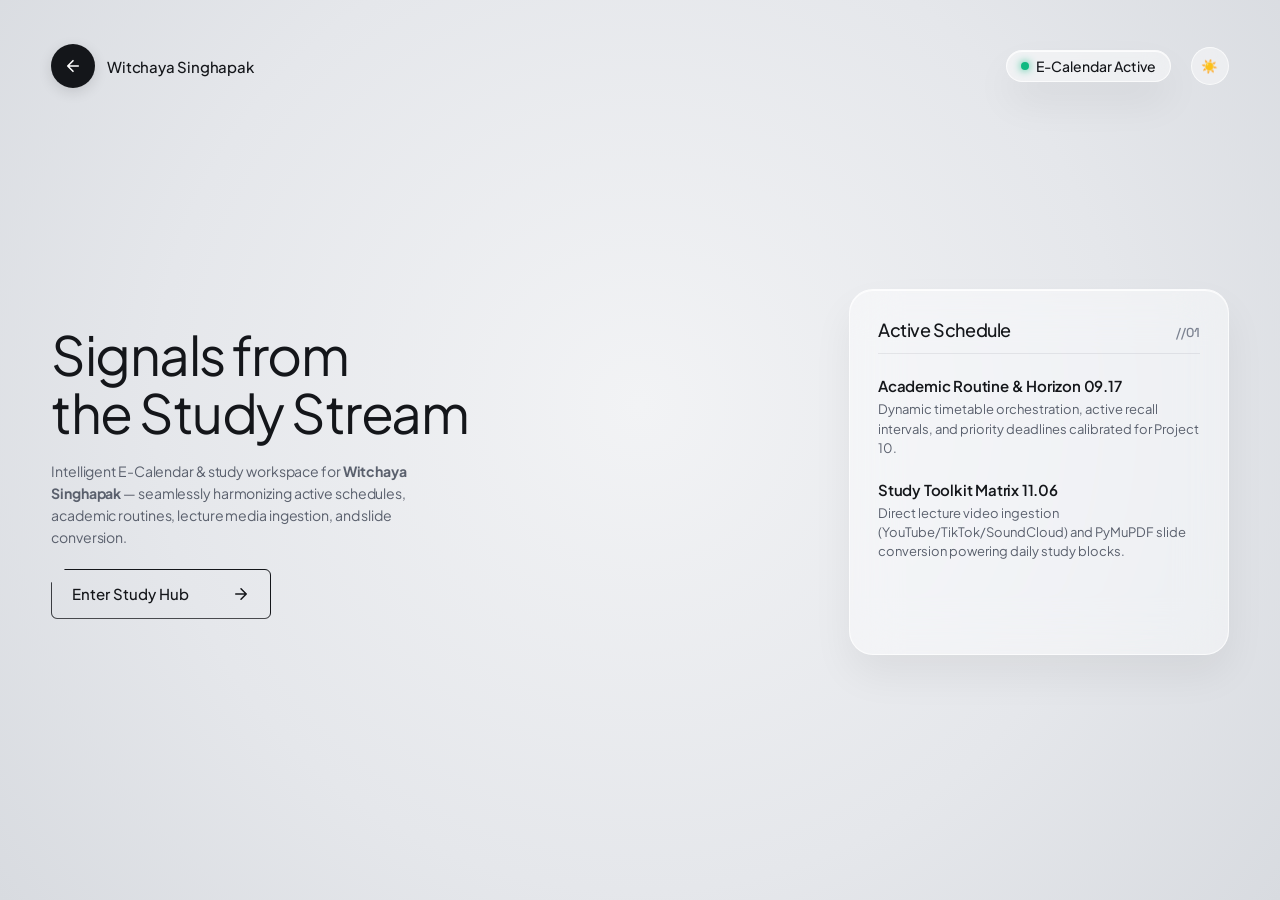
==== index.html @ 9a83edf4 "feat: complete OmniLoad study suite & 3D chromatic orb landing page for Witchaya Singhapak" ====
<!DOCTYPE html>
<html lang="en" class="theme-light">
<head>
  <meta charset="UTF-8">
  <meta name="viewport" content="width=device-width, initial-scale=1.0">
  <title>Witchaya Singhapak • E-Calendar & Intelligent Study Suite</title>
  
  <!-- Fonts -->
  <link rel="preconnect" href="https://fonts.googleapis.com">
  <link rel="preconnect" href="https://fonts.gstatic.com" crossorigin>
  <link href="https://fonts.googleapis.com/css2?family=Plus+Jakarta+Sans:wght@300;400;500;600;700&family=Space+Grotesk:wght@400;500;600&display=swap" rel="stylesheet">
  
  <!-- Three.js for 3D Chromatic Iridescent Glass Orb -->
  <script src="https://cdnjs.cloudflare.com/ajax/libs/three.js/r128/three.min.js"></script>

  <style>
    /* ─── Global Reset & Variable System ─── */
    *, *::before, *::after {
      box-sizing: border-box;
      margin: 0;
      padding: 0;
    }

    :root {
      --bg-gradient: radial-gradient(circle at 50% 45%, #f2f3f5 0%, #e5e7eb 60%, #d8dbe0 100%);
      --text-main: #14161a;
      --text-muted: #5a606d;
      --text-sub: #7b8290;
      --glass-bg: rgba(255, 255, 255, 0.45);
      --glass-border: rgba(255, 255, 255, 0.7);
      --glass-shadow: 0 20px 40px rgba(0, 0, 0, 0.06), inset 0 1px 0 rgba(255, 255, 255, 0.8);
      --btn-bg: #14161a;
      --btn-text: #ffffff;
      --btn-border: #14161a;
      --wave-color: #14161a;
      --modal-bg: rgba(255, 255, 255, 0.88);
      --modal-card: rgba(255, 255, 255, 0.95);
      --modal-border: rgba(0, 0, 0, 0.08);
      --accent: #2563eb;
    }

    html.theme-dark {
      --bg-gradient: radial-gradient(circle at 50% 45%, #181b20 0%, #0d0f12 60%, #050608 100%);
      --text-main: #f3f4f6;
      --text-muted: #9ca3af;
      --text-sub: #6b7280;
      --glass-bg: rgba(25, 28, 35, 0.55);
      --glass-border: rgba(255, 255, 255, 0.12);
      --glass-shadow: 0 24px 48px rgba(0, 0, 0, 0.4), inset 0 1px 0 rgba(255, 255, 255, 0.15);
      --btn-bg: #ffffff;
      --btn-text: #0b0d10;
      --btn-border: #ffffff;
      --wave-color: #ffffff;
      --modal-bg: rgba(14, 16, 20, 0.9);
      --modal-card: rgba(22, 25, 32, 0.95);
      --modal-border: rgba(255, 255, 255, 0.12);
      --accent: #60a5fa;
    }

    html, body {
      width: 100%;
      height: 100%;
      overflow: hidden;
      background: var(--bg-gradient);
      color: var(--text-main);
      font-family: 'Plus Jakarta Sans', -apple-system, BlinkMacSystemFont, sans-serif;
      -webkit-font-smoothing: antialiased;
      -moz-osx-font-smoothing: grayscale;
      transition: background 400ms ease, color 400ms ease;
    }

    /* ─── Main Viewport & Layout Frame ─── */
    .app-viewport {
      position: fixed;
      inset: 0;
      display: grid;
      grid-template-rows: auto 1fr;
      padding: clamp(20px, 3.5vw, 44px) clamp(24px, 4vw, 56px);
      z-index: 1;
      pointer-events: none;
    }

    /* ─── 3D WebGL Canvas Layer (Centerpiece) ─── */
    #canvas-container {
      position: fixed;
      inset: 0;
      z-index: 0;
      pointer-events: auto;
      display: flex;
      align-items: center;
      justify-content: center;
    }

    #webgl-canvas {
      width: 100%;
      height: 100%;
      display: block;
    }

    /* ─── Top Bar Navigation ─── */
    .top-bar {
      display: flex;
      justify-content: space-between;
      align-items: center;
      pointer-events: auto;
      z-index: 10;
    }

    .menu-btn-wrap {
      display: flex;
      align-items: center;
      gap: 12px;
      cursor: pointer;
    }

    .circle-menu-btn {
      width: 44px;
      height: 44px;
      border-radius: 50%;
      background: var(--btn-bg);
      color: var(--btn-text);
      border: none;
      display: flex;
      align-items: center;
      justify-content: center;
      cursor: pointer;
      box-shadow: 0 4px 14px rgba(0,0,0,0.12);
      transition: transform 160ms cubic-bezier(0.16, 1, 0.3, 1), filter 160ms ease;
    }

    .circle-menu-btn:hover {
      transform: scale(1.06);
    }

    .menu-label {
      font-size: 15px;
      font-weight: 500;
      color: var(--text-main);
      letter-spacing: -0.2px;
    }

    .top-actions {
      display: flex;
      align-items: center;
      gap: 20px;
    }

    .status-pill {
      display: flex;
      align-items: center;
      gap: 7px;
      font-size: 14px;
      font-weight: 500;
      color: var(--text-main);
      background: var(--glass-bg);
      backdrop-filter: blur(12px);
      -webkit-backdrop-filter: blur(12px);
      padding: 6px 14px;
      border-radius: 20px;
      border: 1px solid var(--glass-border);
      box-shadow: var(--glass-shadow);
      cursor: pointer;
    }

    .status-dot {
      width: 8px;
      height: 8px;
      border-radius: 50%;
      background: #10b981;
      box-shadow: 0 0 8px #10b981;
      animation: pulse-dot 2s infinite ease-in-out;
    }

    @keyframes pulse-dot {
      0%, 100% { transform: scale(1); opacity: 1; }
      50% { transform: scale(1.3); opacity: 0.7; }
    }

    .theme-toggle-btn {
      width: 38px;
      height: 38px;
      border-radius: 50%;
      background: var(--glass-bg);
      border: 1px solid var(--glass-border);
      color: var(--text-main);
      display: flex;
      align-items: center;
      justify-content: center;
      cursor: pointer;
      backdrop-filter: blur(10px);
      transition: all 160ms;
    }

    .theme-toggle-btn:hover {
      transform: rotate(20deg) scale(1.08);
    }

    /* ─── Hero Content & Glass Findings Card ─── */
    .main-grid {
      display: grid;
      grid-template-columns: minmax(320px, 440px) 1fr minmax(320px, 380px);
      align-items: center;
      height: 100%;
      pointer-events: none;
    }

    /* Left Column */
    .hero-stack {
      display: flex;
      flex-direction: column;
      align-items: flex-start;
      gap: 20px;
      pointer-events: auto;
      z-index: 10;
    }

    .hero-title {
      font-size: clamp(38px, 4.2vw, 56px);
      line-height: 1.08;
      font-weight: 400;
      letter-spacing: -1.5px;
      color: var(--text-main);
    }

    .hero-subtitle {
      font-size: clamp(14px, 1.1vw, 16px);
      line-height: 1.55;
      font-weight: 400;
      color: var(--text-muted);
      max-width: 380px;
      letter-spacing: -0.1px;
    }

    /* Angled Cyber/Tech Button */
    .tech-cta-btn {
      display: inline-flex;
      align-items: center;
      justify-content: space-between;
      width: 220px;
      height: 50px;
      padding: 0 20px;
      background: transparent;
      color: var(--text-main);
      font-family: inherit;
      font-size: 15px;
      font-weight: 500;
      border: 1.8px solid var(--text-main);
      border-top-left-radius: 0;
      border-top-right-radius: 6px;
      border-bottom-right-radius: 6px;
      border-bottom-left-radius: 6px;
      position: relative;
      cursor: pointer;
      clip-path: polygon(14px 0, 100% 0, 100% 100%, 0 100%, 0 14px);
      transition: all 180ms cubic-bezier(0.16, 1, 0.3, 1);
    }

    .tech-cta-btn::before {
      content: "";
      position: absolute;
      inset: 0;
      background: var(--text-main);
      transform: scaleX(0);
      transform-origin: left;
      transition: transform 200ms cubic-bezier(0.16, 1, 0.3, 1);
      z-index: -1;
    }

    .tech-cta-btn:hover {
      color: var(--btn-text);
      transform: translateY(-2px);
      box-shadow: 0 8px 20px rgba(0, 0, 0, 0.12);
    }

    .tech-cta-btn:hover::before {
      transform: scaleX(1);
    }

    .tech-cta-btn svg {
      transition: transform 180ms ease;
    }

    .tech-cta-btn:hover svg {
      transform: translateX(4px);
    }

    /* Right Column (Frosted Glass Card) */
    .findings-card {
      grid-column: 3;
      background: var(--glass-bg);
      border: 1px solid var(--glass-border);
      border-radius: 24px;
      padding: clamp(22px, 2.2vw, 32px);
      box-shadow: var(--glass-shadow);
      backdrop-filter: blur(24px) saturate(140%);
      -webkit-backdrop-filter: blur(24px) saturate(140%);
      display: flex;
      flex-direction: column;
      gap: 22px;
      pointer-events: auto;
      z-index: 10;
      transition: transform 200ms ease, box-shadow 200ms ease;
    }

    .findings-card:hover {
      transform: translateY(-3px);
      box-shadow: 0 28px 56px rgba(0, 0, 0, 0.09);
    }

    .findings-header {
      display: flex;
      justify-content: space-between;
      align-items: baseline;
      border-bottom: 1px solid rgba(125, 130, 140, 0.15);
      padding-bottom: 12px;
    }

    .findings-title {
      font-size: 18px;
      font-weight: 500;
      letter-spacing: -0.4px;
      color: var(--text-main);
    }

    .findings-tag {
      font-family: 'Space Grotesk', monospace;
      font-size: 13px;
      color: var(--text-sub);
      font-weight: 500;
    }

    .finding-block {
      display: flex;
      flex-direction: column;
      gap: 5px;
      cursor: pointer;
    }

    .finding-block:hover .finding-name {
      color: var(--accent);
    }

    .finding-name {
      font-size: 15px;
      font-weight: 600;
      color: var(--text-main);
      letter-spacing: -0.2px;
      transition: color 140ms;
    }

    .finding-desc {
      font-size: 13px;
      line-height: 1.48;
      color: var(--text-muted);
    }

    /* Dynamic Oscilloscope Waveform Canvas */
    .waveform-wrap {
      width: 100%;
      height: 38px;
      margin-top: 4px;
    }

    #wave-canvas {
      width: 100%;
      height: 100%;
      display: block;
    }

    /* ─── OmniLoad Studio Modal Overlay ─── */
    .studio-overlay {
      position: fixed;
      inset: 0;
      z-index: 100;
      background: rgba(0, 0, 0, 0.65);
      backdrop-filter: blur(20px) saturate(120%);
      -webkit-backdrop-filter: blur(20px) saturate(120%);
      display: flex;
      align-items: center;
      justify-content: center;
      padding: clamp(14px, 3vw, 32px);
      opacity: 0;
      pointer-events: none;
      visibility: hidden;
      transition: opacity 240ms cubic-bezier(0.16, 1, 0.3, 1), visibility 240ms;
    }

    .studio-overlay.active {
      opacity: 1;
      pointer-events: auto;
      visibility: visible;
    }

    .studio-modal {
      position: relative;
      width: 100%;
      max-width: 820px;
      max-height: 88vh;
      display: flex;
      flex-direction: column;
      background: var(--modal-card);
      border: 1px solid var(--modal-border);
      border-radius: 24px;
      box-shadow: 0 32px 72px rgba(0, 0, 0, 0.35);
      overflow: hidden;
      transform: scale(0.96) translateY(16px);
      transition: transform 240ms cubic-bezier(0.16, 1, 0.3, 1);
    }

    .studio-overlay.active .studio-modal {
      transform: scale(1) translateY(0);
    }

    .studio-header {
      display: flex;
      align-items: center;
      justify-content: space-between;
      padding: 16px 22px;
      border-bottom: 1px solid var(--modal-border);
      background: rgba(125, 125, 125, 0.03);
    }

    .studio-tabs {
      display: flex;
      gap: 6px;
      background: rgba(0, 0, 0, 0.06);
      padding: 4px;
      border-radius: 12px;
    }

    html.theme-dark .studio-tabs {
      background: rgba(255, 255, 255, 0.06);
    }

    .studio-tab-btn {
      background: transparent;
      border: none;
      color: var(--text-muted);
      font-size: 13.5px;
      font-weight: 500;
      padding: 7px 16px;
      border-radius: 8px;
      cursor: pointer;
      display: flex;
      align-items: center;
      gap: 6px;
      transition: all 140ms ease;
      font-family: inherit;
    }

    .studio-tab-btn.active {
      background: var(--btn-bg);
      color: var(--btn-text);
      font-weight: 600;
      box-shadow: 0 2px 8px rgba(0,0,0,0.15);
    }

    .studio-close-btn {
      width: 34px;
      height: 34px;
      border-radius: 50%;
      border: 1px solid var(--modal-border);
      background: transparent;
      color: var(--text-main);
      font-size: 16px;
      display: flex;
      align-items: center;
      justify-content: center;
      cursor: pointer;
      transition: all 140ms;
    }

    .studio-close-btn:hover {
      background: rgba(125, 125, 125, 0.15);
      transform: scale(1.08);
    }

    .studio-body {
      padding: 22px;
      overflow-y: auto;
      flex: 1;
      display: flex;
      flex-direction: column;
      gap: 16px;
    }

    /* Form Controls */
    .studio-input-wrap {
      display: flex;
      gap: 8px;
      background: rgba(125, 125, 125, 0.08);
      border: 1px solid var(--modal-border);
      border-radius: 12px;
      padding: 6px 8px;
    }

    .studio-input-wrap:focus-within {
      border-color: var(--accent);
    }

    .studio-input {
      flex: 1;
      background: transparent;
      border: none;
      color: var(--text-main);
      font-size: 14px;
      font-family: inherit;
      padding: 8px 10px;
      outline: none;
    }

    .studio-btn {
      background: var(--btn-bg);
      color: var(--btn-text);
      border: none;
      border-radius: 8px;
      font-size: 13.5px;
      font-weight: 600;
      padding: 8px 18px;
      cursor: pointer;
      font-family: inherit;
      display: flex;
      align-items: center;
      gap: 6px;
      transition: all 140ms ease;
      white-space: nowrap;
    }

    .studio-btn:hover {
      filter: brightness(1.1);
      transform: translateY(-1px);
    }

    .studio-btn:disabled {
      opacity: 0.5;
      cursor: not-allowed;
      transform: none;
    }

    .studio-btn-secondary {
      background: rgba(125, 125, 125, 0.12);
      color: var(--text-main);
      border: 1px solid var(--modal-border);
    }

    .studio-btn-secondary:hover {
      background: rgba(125, 125, 125, 0.2);
    }

    .studio-btn-secondary.active {
      background: var(--btn-bg);
      color: var(--btn-text);
    }

    .studio-grid-2 {
      display: grid;
      grid-template-columns: 1fr 1fr;
      gap: 12px;
    }

    .studio-select {
      width: 100%;
      background: rgba(125, 125, 125, 0.08);
      border: 1px solid var(--modal-border);
      color: var(--text-main);
      font-size: 13px;
      border-radius: 10px;
      padding: 9px 12px;
      font-family: inherit;
      outline: none;
    }

    .studio-select option {
      background: #ffffff;
      color: #111;
    }
    html.theme-dark .studio-select option {
      background: #181b20;
      color: #fff;
    }

    .media-preview-box {
      background: rgba(125, 125, 125, 0.08);
      border: 1px solid var(--modal-border);
      border-radius: 14px;
      padding: 12px;
      display: flex;
      gap: 14px;
      align-items: center;
    }

    .media-preview-box img {
      width: 90px;
      height: 60px;
      object-fit: cover;
      border-radius: 8px;
      background: #000;
    }

    .dropzone-box {
      border: 2px dashed var(--modal-border);
      border-radius: 14px;
      padding: 28px 16px;
      text-align: center;
      background: rgba(125, 125, 125, 0.04);
      cursor: pointer;
      transition: all 140ms ease;
    }

    .dropzone-box:hover {
      border-color: var(--accent);
      background: rgba(125, 125, 125, 0.08);
    }

    .task-item {
      background: rgba(125, 125, 125, 0.08);
      border: 1px solid var(--modal-border);
      border-radius: 12px;
      padding: 12px 16px;
      display: flex;
      flex-direction: column;
      gap: 8px;
    }

    .progress-bar-bg {
      height: 6px;
      background: rgba(125, 125, 125, 0.2);
      border-radius: 3px;
      overflow: hidden;
    }

    .progress-bar-fill {
      height: 100%;
      background: linear-gradient(90deg, #2563eb, #60a5fa);
      width: 0%;
      transition: width 180ms ease;
    }

    /* Toast Notification */
    .v-toast-container {
      position: fixed;
      bottom: 24px;
      left: 50%;
      transform: translateX(-50%);
      z-index: 200;
      display: flex;
      flex-direction: column;
      gap: 8px;
      pointer-events: none;
    }

    .v-toast {
      background: var(--modal-card);
      border: 1px solid var(--modal-border);
      border-radius: 12px;
      box-shadow: 0 8px 24px rgba(0, 0, 0, 0.2);
      backdrop-filter: blur(14px);
      padding: 10px 18px;
      font-size: 13.5px;
      font-weight: 500;
      color: var(--text-main);
      display: flex;
      align-items: center;
      gap: 8px;
      animation: toast-in 200ms ease forwards;
    }

    @keyframes toast-in {
      from { opacity: 0; transform: translateY(10px); }
      to { opacity: 1; transform: translateY(0); }
    }

    /* ─── Responsive Breakpoints ─── */
    @media (max-width: 1024px) {
      .main-grid {
        grid-template-columns: 1fr;
        grid-template-rows: auto auto;
        gap: 30px;
        align-content: center;
      }
      .findings-card {
        grid-column: 1;
        max-width: 440px;
      }
      #canvas-container {
        opacity: 0.75;
      }
    }

    @media (max-width: 640px) {
      .app-viewport {
        padding: 16px 20px;
      }
      .hero-title {
        font-size: 34px;
      }
      .findings-card {
        padding: 18px;
      }
    }
  </style>
</head>
<body>

  <!-- ─── Centerpiece: WebGL 3D Chromatic Dispersion Liquid Glass Orb ─── -->
  <div id="canvas-container">
    <canvas id="webgl-canvas"></canvas>
  </div>

  <!-- ─── Main Application Viewport ─── -->
  <main class="app-viewport">
    
    <!-- Top Bar Navigation -->
    <header class="top-bar">
      <div class="menu-btn-wrap" onclick="openStudio('downloader')">
        <button class="circle-menu-btn" aria-label="Open Navigation">
          <svg width="18" height="18" viewBox="0 0 24 24" fill="none" stroke="currentColor" stroke-width="2.2" stroke-linecap="round" stroke-linejoin="round">
            <path d="M19 12H5M12 19l-7-7 7-7"/>
          </svg>
        </button>
        <span class="menu-label">Witchaya Singhapak</span>
      </div>

      <div class="top-actions">
        <div class="status-pill" onclick="openStudio('status')">
          <span class="status-dot"></span>
          <span>E-Calendar Active</span>
        </div>

        <button class="theme-toggle-btn" id="theme-btn" onclick="toggleTheme()" aria-label="Toggle Theme">
          ☀️
        </button>
      </div>
    </header>

    <!-- Content Grid (Left Hero & Right Glass Telemetry Card) -->
    <div class="main-grid">
      
      <!-- Left Hero Stack -->
      <section class="hero-stack">
        <h1 class="hero-title">
          Signals from<br>the Study Stream
        </h1>
        <p class="hero-subtitle">
          Intelligent E-Calendar & study workspace for <strong>Witchaya Singhapak</strong> — seamlessly harmonizing active schedules, academic routines, lecture media ingestion, and slide conversion.
        </p>
        <button class="tech-cta-btn" onclick="openStudio('downloader')">
          <span>Enter Study Hub</span>
          <svg width="18" height="18" viewBox="0 0 24 24" fill="none" stroke="currentColor" stroke-width="2" stroke-linecap="round" stroke-linejoin="round">
            <path d="M5 12h14M12 5l7 7-7 7"/>
          </svg>
        </button>
      </section>

      <!-- Right Column: Glass Findings Card with Live Waveform -->
      <article class="findings-card">
        <div class="findings-header">
          <h2 class="findings-title">Active Schedule</h2>
          <span class="findings-tag">//01</span>
        </div>

        <div class="finding-block" onclick="openStudio('downloader')">
          <div class="finding-name">Academic Routine & Horizon 09.17</div>
          <div class="finding-desc">
            Dynamic timetable orchestration, active recall intervals, and priority deadlines calibrated for Project 10.
          </div>
        </div>

        <div class="finding-block" onclick="openStudio('converter')">
          <div class="finding-name">Study Toolkit Matrix 11.06</div>
          <div class="finding-desc">
            Direct lecture video ingestion (YouTube/TikTok/SoundCloud) and PyMuPDF slide conversion powering daily study blocks.
          </div>
        </div>

        <!-- Oscilloscope Waveform Visualizer -->
        <div class="waveform-wrap">
          <canvas id="wave-canvas"></canvas>
        </div>
      </article>

    </div>
  </main>

  <!-- ─── OmniLoad Glass Studio Modal ─── -->
  <div class="studio-overlay" id="studio-overlay" role="dialog" aria-modal="true">
    <div class="studio-modal">
      <div class="studio-header">
        <div class="studio-tabs">
          <button class="studio-tab-btn active" id="tab-btn-downloader" onclick="switchStudioTab('downloader')">
            <span>📥</span> Downloader
          </button>
          <button class="studio-tab-btn" id="tab-btn-converter" onclick="switchStudioTab('converter')">
            <span>📄</span> Converter Suite
          </button>
          <button class="studio-tab-btn" id="tab-btn-tasks" onclick="switchStudioTab('tasks')">
            <span>📋</span> Tasks (<span id="task-badge">0</span>)
          </button>
          <button class="studio-tab-btn" id="tab-btn-status" onclick="switchStudioTab('status')">
            <span>⚡</span> Status & Engine
          </button>
        </div>
        <button class="studio-close-btn" onclick="closeStudio()" aria-label="Close Studio">✕</button>
      </div>

      <div class="studio-body">
        
        <!-- TAB 1: MEDIA DOWNLOADER -->
        <div id="panel-downloader" style="display:block">
          <div style="font-size:13px;color:var(--text-muted);margin-bottom:12px">
            Download pristine 1080p/4K MP4 videos & 320kbps MP3 audio from <strong>YouTube, TikTok (No Watermark), X/Twitter, Instagram, SoundCloud, Pinterest, FB, Reddit</strong>.
          </div>

          <div class="studio-input-wrap">
            <input type="text" id="media-url-input" class="studio-input" placeholder="Paste URL (YouTube, TikTok, Twitter/X, Instagram, SoundCloud, Pinterest)" />
            <button class="studio-btn" id="analyze-btn" onclick="analyzeMediaUrl()">
              <span>✨</span> Analyze
            </button>
          </div>

          <div id="media-preview-container" style="display:none;margin-top:14px">
            <div class="media-preview-box">
              <img id="preview-thumb" src="" alt="Thumbnail" />
              <div style="flex:1;min-width:0">
                <div id="preview-title" style="font-size:14px;font-weight:600;color:var(--text-main);overflow:hidden;text-overflow:ellipsis;white-space:nowrap">Title</div>
                <div style="font-size:12px;color:var(--text-muted);margin-top:2px">
                  <span id="preview-uploader">Uploader</span> • <span id="preview-duration">00:00</span> • <span id="preview-platform" style="color:var(--accent)">Online</span>
                </div>
              </div>
            </div>
          </div>

          <div class="studio-grid-2" style="margin-top:14px">
            <div>
              <label style="font-size:12px;color:var(--text-muted);display:block;margin-bottom:4px">Format & Quality</label>
              <select id="media-quality-select" class="studio-select">
                <option value="mp4-best">MP4 Video - Best Quality (1080p / 4K)</option>
                <option value="mp4-720p">MP4 Video - Standard HD (720p)</option>
                <option value="mp4-480p">MP4 Video - Compact (480p)</option>
                <option value="mp3-320">MP3 Audio - Studio High (320 kbps)</option>
                <option value="mp3-192">MP3 Audio - Standard (192 kbps)</option>
                <option value="mp3-128">MP3 Audio - Speech/Podcast (128 kbps)</option>
              </select>
            </div>
            <div>
              <label style="font-size:12px;color:var(--text-muted);display:block;margin-bottom:4px">Custom Filename (Optional)</label>
              <input type="text" id="media-custom-title" class="studio-select" placeholder="Default original title" />
            </div>
          </div>

          <button class="studio-btn" id="start-dl-btn" onclick="startMediaDownload()" style="width:100%;margin-top:16px;padding:12px;justify-content:center;font-size:14px">
            🚀 Download & Save to Vault
          </button>
        </div>

        <!-- TAB 2: CONVERTER SUITE -->
        <div id="panel-converter" style="display:none">
          <div style="display:flex;gap:8px;margin-bottom:14px">
            <button class="studio-btn studio-btn-secondary active" id="conv-btn-pdf2img" onclick="setConvMode('pdf2img')">PDF ➔ Images (JPG/PNG)</button>
            <button class="studio-btn studio-btn-secondary" id="conv-btn-img2pdf" onclick="setConvMode('img2pdf')">Images ➔ PDF</button>
            <button class="studio-btn studio-btn-secondary" id="conv-btn-pdfmerge" onclick="setConvMode('pdfmerge')">Merge PDFs</button>
          </div>

          <div class="dropzone-box" id="file-dropzone" onclick="document.getElementById('conv-file-input').click()">
            <input type="file" id="conv-file-input" style="display:none" onchange="handleFileSelected(this.files)" />
            <div style="font-size:26px;margin-bottom:6px">📁</div>
            <div id="dropzone-text" style="font-size:14px;font-weight:600;color:var(--text-main)">Click or Drag files here to convert</div>
            <div id="dropzone-sub" style="font-size:12px;color:var(--text-muted);margin-top:4px">Supports PDF, JPG, PNG, WEBP, BMP</div>
          </div>

          <div class="studio-grid-2" style="margin-top:14px" id="conv-options-pdf2img">
            <div>
              <label style="font-size:12px;color:var(--text-muted);display:block;margin-bottom:4px">Resolution (DPI)</label>
              <select id="conv-dpi-select" class="studio-select">
                <option value="150">150 DPI (Screen / Presentation)</option>
                <option value="300">300 DPI (High Resolution / Print)</option>
              </select>
            </div>
            <div>
              <label style="font-size:12px;color:var(--text-muted);display:block;margin-bottom:4px">Output Image Format</label>
              <select id="conv-fmt-select" class="studio-select">
                <option value="jpg">JPG (Slide Photos)</option>
                <option value="png">PNG (Lossless Sharp)</option>
              </select>
            </div>
          </div>

          <button class="studio-btn" id="start-conv-btn" onclick="startConversion()" style="width:100%;margin-top:16px;padding:12px;justify-content:center;font-size:14px" disabled>
            ⚡ Convert Document Now
          </button>

          <div id="conv-result-box" style="display:none;margin-top:14px;background:rgba(125,125,125,0.08);border:1px solid var(--modal-border);border-radius:12px;padding:12px">
            <div id="conv-result-msg" style="font-size:13px;font-weight:600;color:var(--accent);margin-bottom:8px">Conversion Complete!</div>
            <div id="conv-result-links" style="display:flex;gap:8px;flex-wrap:wrap"></div>
          </div>
        </div>

        <!-- TAB 3: ACTIVE TASKS & HISTORY -->
        <div id="panel-tasks" style="display:none">
          <div style="display:flex;justify-content:space-between;align-items:center;margin-bottom:12px">
            <div style="font-size:13px;color:var(--text-muted)">Real-time Download Tasks & Files</div>
            <button class="studio-btn studio-btn-secondary" onclick="loadTasksAndHistory()" style="padding:4px 10px;font-size:12px">🔄 Refresh</button>
          </div>

          <div id="task-list-container" style="display:flex;flex-direction:column;gap:10px">
            <div style="text-align:center;padding:24px;color:var(--text-muted);font-size:13px">No tasks recorded yet.</div>
          </div>
        </div>

        <!-- TAB 4: PLATFORMS & STATUS -->
        <div id="panel-status" style="display:none">
          <div style="display:grid;grid-template-columns:repeat(auto-fit, minmax(200px, 1fr));gap:12px;margin-bottom:16px">
            <div style="background:rgba(125,125,125,0.08);padding:14px;border-radius:12px;border:1px solid var(--modal-border)">
              <div style="font-size:12px;color:var(--text-muted)">Engine Core</div>
              <div style="font-size:15px;font-weight:700;color:var(--text-main);margin-top:2px">yt-dlp + FFmpeg</div>
              <div style="font-size:11.5px;color:#10b981;margin-top:4px">● Acceleration Active</div>
            </div>
            <div style="background:rgba(125,125,125,0.08);padding:14px;border-radius:12px;border:1px solid var(--modal-border)">
              <div style="font-size:12px;color:var(--text-muted)">PDF Core</div>
              <div style="font-size:15px;font-weight:700;color:var(--text-main);margin-top:2px">PyMuPDF (fitz)</div>
              <div style="font-size:11.5px;color:#10b981;margin-top:4px">● Vector Rendering Ready</div>
            </div>
            <div style="background:rgba(125,125,125,0.08);padding:14px;border-radius:12px;border:1px solid var(--modal-border)">
              <div style="font-size:12px;color:var(--text-muted)">Project 10 Integration</div>
              <div style="font-size:15px;font-weight:700;color:var(--text-main);margin-top:2px">Microservice Proxy</div>
              <div style="font-size:11.5px;color:#2563eb;margin-top:4px">● Cloudflare R2 Stream</div>
            </div>
          </div>

          <div style="font-size:12.5px;color:var(--text-muted);line-height:1.6">
            <strong>Universal Media Support:</strong><br>
            • YouTube (4K Video, Shorts, Music)<br>
            • TikTok (HD Clean Video & Audio)<br>
            • X / Twitter (Video & GIF)<br>
            • Instagram (Reels & Posts)<br>
            • SoundCloud (High-Bitrate MP3)<br>
            • Facebook, Pinterest, Reddit, Bilibili
          </div>
        </div>

      </div>
    </div>
  </div>

  <div class="v-toast-container" id="toast-container"></div>

  <!-- ─── Three.js 3D Chromatic Iridescent Liquid Glass Orb Script ─── -->
  <script>
    (function init3DOrb() {
      const container = document.getElementById('canvas-container');
      const canvas = document.getElementById('webgl-canvas');

      const scene = new THREE.Scene();
      const camera = new THREE.PerspectiveCamera(45, window.innerWidth / window.innerHeight, 0.1, 1000);
      camera.position.z = 5.2;

      const renderer = new THREE.WebGLRenderer({ canvas: canvas, alpha: true, antialias: true });
      renderer.setPixelRatio(Math.min(window.devicePixelRatio, 2));
      renderer.setSize(window.innerWidth, window.innerHeight);

      // Custom Vertex Shader with Simplex Fluid Displacement
      const vertexShader = `
        uniform float uTime;
        uniform vec2 uMouse;
        varying vec3 vNormal;
        varying vec3 vPosition;
        varying vec3 vViewPosition;

        // Simplex 3D Noise
        vec4 permute(vec4 x){return mod(((x*34.0)+1.0)*x, 289.0);}
        vec4 taylorInvSqrt(vec4 r){return 1.79284291400159 - 0.85373472095314 * r;}

        float snoise(vec3 v){
          const vec2 C = vec2(1.0/6.0, 1.0/3.0);
          const vec4 D = vec4(0.0, 0.5, 1.0, 2.0);
          vec3 i  = floor(v + dot(v, C.yyy));
          vec3 x0 = v - i + dot(i, C.xxx);
          vec3 g = step(x0.yzx, x0.xyz);
          vec3 l = 1.0 - g;
          vec3 i1 = min( g.xyz, l.zxy );
          vec3 i2 = max( g.xyz, l.zxy );
          vec3 x1 = x0 - i1 + 1.0 * C.xxx;
          vec3 x2 = x0 - i2 + 2.0 * C.xxx;
          vec3 x3 = x0 - 1.0 + 3.0 * C.xxx;
          i = mod(i, 289.0 );
          vec4 p = permute( permute( permute(
                    i.z + vec4(0.0, i1.z, i2.z, 1.0 ))
                  + i.y + vec4(0.0, i1.y, i2.y, 1.0 ))
                  + i.x + vec4(0.0, i1.x, i2.x, 1.0 ));
          float n_ = 0.142857142857;
          vec3  ns = n_ * D.wyz - D.xzx;
          vec4 j = p - 49.0 * floor(p * ns.z *ns.z);
          vec4 x_ = floor(j * ns.z);
          vec4 y_ = floor(j - 7.0 * x_ );
          vec4 x = x_ *ns.x + ns.yyyy;
          vec4 y = y_ *ns.x + ns.yyyy;
          vec4 h = 1.0 - abs(x) - abs(y);
          vec4 b0 = vec4( x.xy, y.xy );
          vec4 b1 = vec4( x.zw, y.zw );
          vec4 s0 = floor(b0)*2.0 + 1.0;
          vec4 s1 = floor(b1)*2.0 + 1.0;
          vec4 sh = -step(h, vec4(0.0));
          vec4 a0 = b0.xzyw + s0.xzyw*sh.xxyy ;
          vec4 a1 = b1.xzyw + s1.xzyw*sh.zzww ;
          vec3 p0 = vec3(a0.xy,h.x);
          vec3 p1 = vec3(a0.zw,h.y);
          vec3 p2 = vec3(a1.xy,h.z);
          vec3 p3 = vec3(a1.zw,h.w);
          vec4 norm = taylorInvSqrt(vec4(dot(p0,p0), dot(p1,p1), dot(p2, p2), dot(p3,p3)));
          p0 *= norm.x; p1 *= norm.y; p2 *= norm.z; p3 *= norm.w;
          vec4 m = max(0.6 - vec4(dot(x0,x0), dot(x1,x1), dot(x2,x2), dot(x3,x3)), 0.0);
          m = m * m;
          return 42.0 * dot( m*m, vec4( dot(p0,x0), dot(p1,x1), dot(p2,x2), dot(p3,x3) ) );
        }

        void main() {
          vNormal = normalize(normalMatrix * normal);
          vPosition = position;

          // Fluid organic ripple deformation
          float noise = snoise(position * 1.35 + vec3(uTime * 0.28));
          float swirl = sin(position.y * 2.5 + uTime * 0.4) * 0.12;
          vec3 newPos = position + normal * (noise * 0.26 + swirl);

          vec4 mvPosition = modelViewMatrix * vec4(newPos, 1.0);
          vViewPosition = -mvPosition.xyz;
          gl_Position = projectionMatrix * mvPosition;
        }
      `;

      // Custom Fragment Shader for Chromatic Dispersion & Rainbow Fresnel
      const fragmentShader = `
        uniform float uTime;
        uniform vec3 uColorA;
        uniform vec3 uColorB;
        uniform float uIsDark;
        varying vec3 vNormal;
        varying vec3 vPosition;
        varying vec3 vViewPosition;

        vec3 pal( in float t, in vec3 a, in vec3 b, in vec3 c, in vec3 d ) {
          return a + b*cos( 6.28318*(c*t+d) );
        }

        void main() {
          vec3 normal = normalize(vNormal);
          vec3 viewDir = normalize(vViewPosition);

          // Fresnel reflectance
          float fresnel = dot(normal, viewDir);
          fresnel = clamp(1.0 - fresnel, 0.0, 1.0);
          float fresnelPower = pow(fresnel, 2.2);

          // Chromatic Dispersion rainbow spectrum
          float rainbowIndex = fresnelPower * 1.8 + vPosition.y * 0.4 + sin(uTime * 0.3) * 0.2;
          vec3 rainbow = pal(
            rainbowIndex,
            vec3(0.85, 0.85, 0.9),
            vec3(0.5, 0.5, 0.5),
            vec3(1.0, 1.0, 1.0),
            vec3(0.0, 0.33, 0.67)
          );

          // Specular highlights
          vec3 lightDir = normalize(vec3(0.8, 1.2, 1.5));
          vec3 halfVector = normalize(lightDir + viewDir);
          float NdotH = max(dot(normal, halfVector), 0.0);
          float specular = pow(NdotH, 48.0) * 1.4;

          // Base translucent body
          vec3 baseColor = mix(vec3(0.92, 0.94, 0.98), vec3(0.12, 0.15, 0.22), uIsDark);
          vec3 finalColor = mix(baseColor, rainbow, fresnelPower * 0.88);
          finalColor += specular * vec3(1.0, 0.98, 0.95);

          // Internal glass refraction glow
          float innerGlow = pow(1.0 - fresnel, 3.0) * 0.25;
          finalColor += innerGlow * vec3(0.7, 0.85, 1.0);

          float alpha = mix(0.78, 0.92, fresnelPower);
          gl_FragColor = vec4(finalColor, alpha);
        }
      `;

      const uniforms = {
        uTime: { value: 0 },
        uMouse: { value: new THREE.Vector2(0, 0) },
        uIsDark: { value: 0.0 },
        uColorA: { value: new THREE.Color(0xffffff) },
        uColorB: { value: new THREE.Color(0x38bdf8) }
      };

      const geometry = new THREE.IcosahedronGeometry(1.65, 64);
      const material = new THREE.ShaderMaterial({
        vertexShader: vertexShader,
        fragmentShader: fragmentShader,
        uniforms: uniforms,
        transparent: true,
        side: THREE.DoubleSide
      });

      const orb = new THREE.Mesh(geometry, material);
      scene.add(orb);

      // Mouse Parallax Interaction
      let targetRotX = 0;
      let targetRotY = 0;
      window.addEventListener('mousemove', (e) => {
        const x = (e.clientX / window.innerWidth) * 2 - 1;
        const y = -(e.clientY / window.innerHeight) * 2 + 1;
        targetRotY = x * 0.45;
        targetRotX = -y * 0.35;
      });

      // Responsive Resize
      window.addEventListener('resize', () => {
        camera.aspect = window.innerWidth / window.innerHeight;
        camera.updateProjectionMatrix();
        renderer.setSize(window.innerWidth, window.innerHeight);
      });

      // Animation Loop
      const clock = new THREE.Clock();
      function animate() {
        requestAnimationFrame(animate);
        const elapsedTime = clock.getElapsedTime();

        uniforms.uTime.value = elapsedTime;
        uniforms.uIsDark.value = document.documentElement.classList.contains('theme-dark') ? 1.0 : 0.0;

        orb.rotation.y += 0.004;
        orb.rotation.x += (targetRotX - orb.rotation.x) * 0.05;
        orb.rotation.z += (targetRotY - orb.rotation.z) * 0.05;

        renderer.render(scene, camera);
      }
      animate();
    })();

    // ─── Oscilloscope Waveform Canvas Visualizer ───
    (function initWaveform() {
      const canvas = document.getElementById('wave-canvas');
      const ctx = canvas.getContext('2d');

      function resize() {
        canvas.width = canvas.parentElement.clientWidth * window.devicePixelRatio;
        canvas.height = canvas.parentElement.clientHeight * window.devicePixelRatio;
      }
      resize();
      window.addEventListener('resize', resize);

      let phase = 0;
      function drawWave() {
        requestAnimationFrame(drawWave);
        phase += 0.04;

        const w = canvas.width;
        const h = canvas.height;
        ctx.clearRect(0, 0, w, h);

        const isDark = document.documentElement.classList.contains('theme-dark');
        ctx.strokeStyle = isDark ? '#ffffff' : '#14161a';
        ctx.lineWidth = 2.2 * window.devicePixelRatio;
        ctx.lineCap = 'round';
        ctx.lineJoin = 'round';

        ctx.beginPath();
        const midY = h / 2;
        const segments = 100;

        for (let i = 0; i <= segments; i++) {
          const x = (i / segments) * w;
          const normX = i / segments;
          
          // Harmonic wave equation mimicking reference card
          const envelope = Math.sin(normX * Math.PI);
          const y = midY + Math.sin(normX * 14 - phase) * 12 * window.devicePixelRatio * envelope
                         + Math.sin(normX * 28 + phase * 0.8) * 4 * window.devicePixelRatio * envelope;

          if (i === 0) ctx.moveTo(x, y);
          else ctx.lineTo(x, y);
        }
        ctx.stroke();
      }
      drawWave();
    })();

    // ─── Theme Toggle ───
    function toggleTheme() {
      const html = document.documentElement;
      const isDark = html.classList.toggle('theme-dark');
      const btn = document.getElementById('theme-btn');
      btn.textContent = isDark ? '🌙' : '☀️';
      showToast(isDark ? 'Obsidian Cyber Theme Active' : 'Silver Glass Theme Active', 'info');
    }

    // ─── OmniLoad Studio Logic ───
    let currentSelectedFile = null;
    let currentConvMode = 'pdf2img';
    let pollInterval = null;

    function openStudio(tab = 'downloader') {
      const overlay = document.getElementById('studio-overlay');
      if (overlay) overlay.classList.add('active');
      switchStudioTab(tab);
    }

    function closeStudio() {
      const overlay = document.getElementById('studio-overlay');
      if (overlay) overlay.classList.remove('active');
    }

    function switchStudioTab(tab) {
      document.querySelectorAll('.studio-tab-btn').forEach(b => b.classList.remove('active'));
      const targetBtn = document.getElementById(`tab-btn-${tab}`);
      if (targetBtn) targetBtn.classList.add('active');

      document.getElementById('panel-downloader').style.display = tab === 'downloader' ? 'block' : 'none';
      document.getElementById('panel-converter').style.display = tab === 'converter' ? 'block' : 'none';
      document.getElementById('panel-tasks').style.display = tab === 'tasks' ? 'block' : 'none';
      document.getElementById('panel-status').style.display = tab === 'status' ? 'block' : 'none';

      if (tab === 'tasks') loadTasksAndHistory();
    }

    function showToast(msg, type = 'info') {
      const container = document.getElementById('toast-container');
      const toast = document.createElement('div');
      toast.className = 'v-toast';
      toast.innerHTML = `<span>${type === 'error' ? '⚠️' : '✨'}</span><span>${msg}</span>`;
      container.appendChild(toast);
      setTimeout(() => toast.remove(), 3500);
    }

    async function analyzeMediaUrl() {
      const url = document.getElementById('media-url-input').value.trim();
      if (!url) {
        showToast('Please enter a media URL', 'error');
        return;
      }

      const btn = document.getElementById('analyze-btn');
      btn.disabled = true;
      btn.innerHTML = '⏳ Analyzing...';

      try {
        const res = await fetch('/api/info', {
          method: 'POST',
          headers: { 'Content-Type': 'application/json' },
          body: JSON.stringify({ url })
        });
        const data = await res.json();
        if (data.success) {
          document.getElementById('media-preview-container').style.display = 'block';
          document.getElementById('preview-thumb').src = data.thumbnail || '';
          document.getElementById('preview-title').textContent = data.title || url;
          document.getElementById('preview-uploader').textContent = data.uploader || 'Creator';
          document.getElementById('preview-duration').textContent = data.duration_formatted || 'Media';
          document.getElementById('preview-platform').textContent = data.platform || 'Online';
          showToast(`Extracted: ${data.title}`, 'success');
        } else {
          showToast(data.error || 'Could not extract media info', 'error');
        }
      } catch (err) {
        showToast(err.message, 'error');
      } finally {
        btn.disabled = false;
        btn.innerHTML = '✨ Analyze';
      }
    }

    async function startMediaDownload() {
      const url = document.getElementById('media-url-input').value.trim();
      if (!url) {
        showToast('Please paste a URL first', 'error');
        return;
      }

      const qVal = document.getElementById('media-quality-select').value;
      const [fmt, q] = qVal.startsWith('mp3') ? ['mp3', qVal.replace('mp3-', '')] : ['mp4', qVal.replace('mp4-', '')];
      const customTitle = document.getElementById('media-custom-title').value.trim();

      const btn = document.getElementById('start-dl-btn');
      btn.disabled = true;
      btn.innerHTML = '⏳ Starting Download...';

      try {
        const res = await fetch('/api/download', {
          method: 'POST',
          headers: { 'Content-Type': 'application/json' },
          body: JSON.stringify({
            url,
            format_type: fmt,
            quality: q,
            custom_title: customTitle
          })
        });

        const data = await res.json();
        if (data.success) {
          showToast('Download started! Track in Tasks tab.', 'success');
          switchStudioTab('tasks');
          startTaskPolling(data.task_id);
        } else {
          showToast(data.detail || 'Download failed to start', 'error');
        }
      } catch (err) {
        showToast(err.message, 'error');
      } finally {
        btn.disabled = false;
        btn.innerHTML = '🚀 Download & Save to Vault';
      }
    }

    function startTaskPolling(taskId) {
      if (pollInterval) clearInterval(pollInterval);
      pollInterval = setInterval(async () => {
        try {
          const res = await fetch(`/api/tasks/${taskId}`);
          if (res.ok) {
            const task = await res.json();
            loadTasksAndHistory();
            if (task.status === 'completed' || task.status === 'error') {
              clearInterval(pollInterval);
            }
          }
        } catch (_) {}
      }, 1200);
    }

    async function loadTasksAndHistory() {
      try {
        const res = await fetch('/api/tasks');
        if (res.ok) {
          const tasks = await res.json();
          renderTaskList(tasks);
          document.getElementById('task-badge').textContent = Object.keys(tasks).length;
        }
      } catch (_) {}
    }

    function renderTaskList(tasks) {
      const container = document.getElementById('task-list-container');
      const keys = Object.keys(tasks);
      if (keys.length === 0) {
        container.innerHTML = '<div style="text-align:center;padding:24px;color:var(--text-muted);font-size:13px">No tasks recorded yet.</div>';
        return;
      }

      container.innerHTML = keys.map(k => {
        const t = tasks[k];
        const isDone = t.status === 'completed';
        const isErr = t.status === 'error';
        return `
          <div class="task-item">
            <div style="display:flex;justify-content:space-between;align-items:center">
              <div style="font-size:13px;font-weight:600;color:var(--text-main);overflow:hidden;text-overflow:ellipsis;white-space:nowrap;max-width:70%">${t.title || t.filename || 'Downloading...'}</div>
              <span style="font-size:11.5px;font-weight:700;color:${isDone ? '#10b981' : isErr ? '#ef4444' : '#2563eb'}">${t.status.toUpperCase()} (${t.progress || 0}%)</span>
            </div>
            <div class="progress-bar-bg">
              <div class="progress-bar-fill" style="width:${t.progress || (isDone ? 100 : 5)}%"></div>
            </div>
            ${isDone && t.filename ? `
              <div style="display:flex;justify-content:flex-end">
                <a href="/downloads/${encodeURIComponent(t.filename)}" target="_blank" class="studio-btn" style="padding:4px 10px;font-size:12px;text-decoration:none">
                  💾 Download File (${t.filesize_formatted || 'Ready'})
                </a>
              </div>
            ` : ''}
          </div>
        `;
      }).join('');
    }

    function setConvMode(mode) {
      currentConvMode = mode;
      document.getElementById('conv-btn-pdf2img').classList.toggle('active', mode === 'pdf2img');
      document.getElementById('conv-btn-img2pdf').classList.toggle('active', mode === 'img2pdf');
      document.getElementById('conv-btn-pdfmerge').classList.toggle('active', mode === 'pdfmerge');
      document.getElementById('conv-options-pdf2img').style.display = mode === 'pdf2img' ? 'grid' : 'none';
      
      const hint = mode === 'pdf2img' ? 'Select a PDF to extract pages as JPG/PNG' : mode === 'img2pdf' ? 'Select images to compile into PDF' : 'Select multiple PDFs to merge';
      document.getElementById('dropzone-text').textContent = hint;
    }

    function handleFileSelected(files) {
      if (!files || files.length === 0) return;
      currentSelectedFile = files[0];
      document.getElementById('dropzone-text').textContent = `Selected: ${currentSelectedFile.name} (${(currentSelectedFile.size / 1024 / 1024).toFixed(2)} MB)`;
      document.getElementById('start-conv-btn').disabled = false;
    }

    async function startConversion() {
      if (!currentSelectedFile) return;

      const btn = document.getElementById('start-conv-btn');
      btn.disabled = true;
      btn.innerHTML = '⏳ Converting Document...';

      const formData = new FormData();
      formData.append('file', currentSelectedFile);

      let endpoint = '/api/convert/pdf-to-images';
      if (currentConvMode === 'pdf2img') {
        endpoint = '/api/convert/pdf-to-images';
        formData.append('output_format', document.getElementById('conv-fmt-select').value);
        formData.append('dpi', document.getElementById('conv-dpi-select').value);
      } else if (currentConvMode === 'img2pdf') {
        endpoint = '/api/convert/images-to-pdf';
        formData.append('files', currentSelectedFile);
      }

      try {
        const res = await fetch(endpoint, {
          method: 'POST',
          body: formData
        });
        const data = await res.json();
        if (data.success) {
          showToast('Conversion successful!', 'success');
          const box = document.getElementById('conv-result-box');
          const linksBox = document.getElementById('conv-result-links');
          box.style.display = 'block';

          let linksHtml = '';
          if (data.zip_filename) {
            linksHtml += `<a href="/downloads/${encodeURIComponent(data.zip_filename)}" target="_blank" class="studio-btn">📦 Download All ZIP (${data.total_pages} Pages)</a>`;
          }
          if (data.pdf_filename) {
            linksHtml += `<a href="/downloads/${encodeURIComponent(data.pdf_filename)}" target="_blank" class="studio-btn">📄 Download PDF</a>`;
          }
          linksBox.innerHTML = linksHtml;
        } else {
          showToast(data.detail || 'Conversion failed', 'error');
        }
      } catch (err) {
        showToast(err.message, 'error');
      } finally {
        btn.disabled = false;
        btn.innerHTML = '⚡ Convert Document Now';
      }
    }

    // Keyboard Shortcuts
    document.addEventListener('keydown', (e) => {
      if (e.key === 'Escape') closeStudio();
      if ((e.ctrlKey || e.metaKey) && e.key.toLowerCase() === 'k') {
        e.preventDefault();
        openStudio('downloader');
      }
    });
  </script>
</body>
</html>
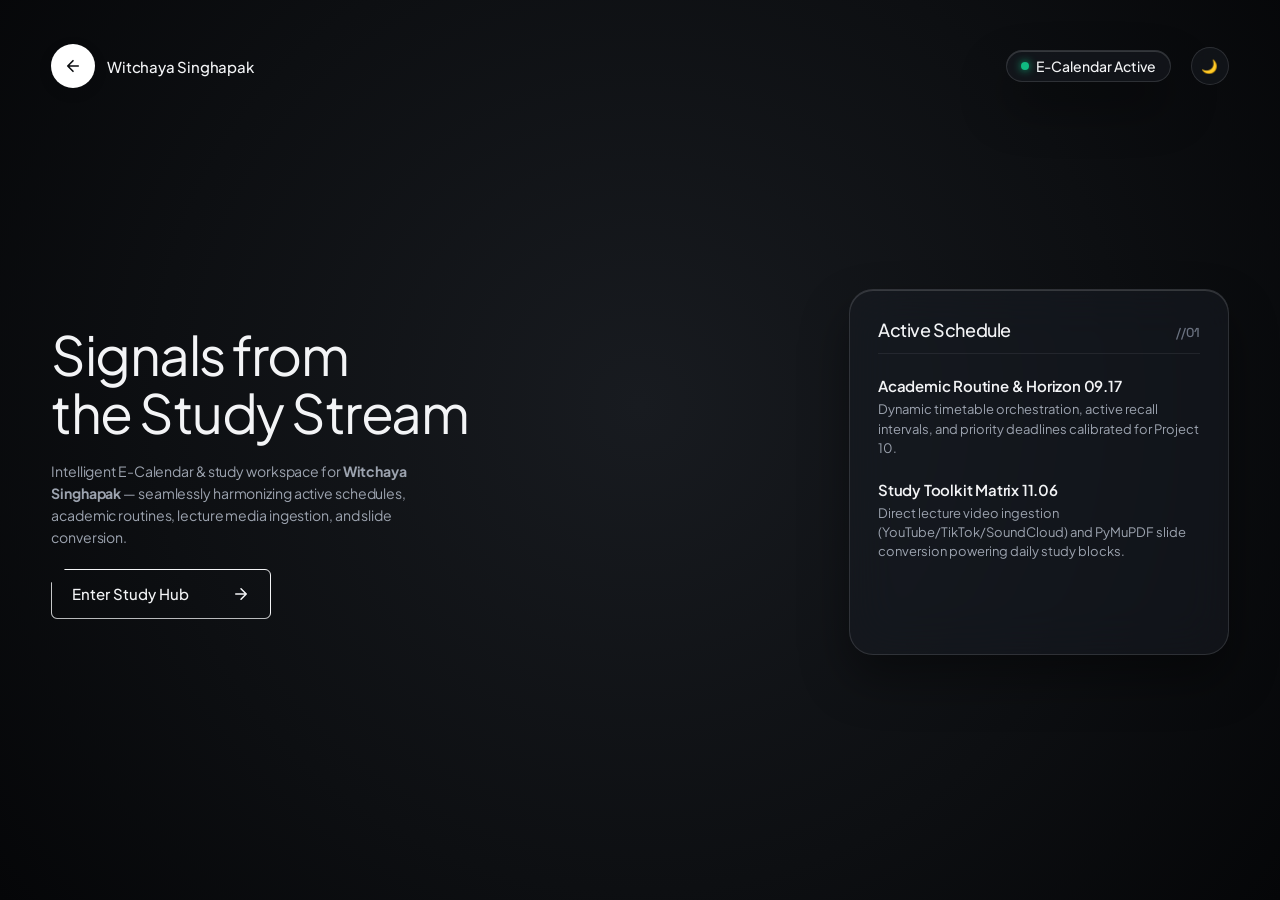
==== commit f86578c0: "feat: make dark mode default and persisted in localStorage for OmniLoad web app" ====
--- a/index.html
+++ b/index.html
@@ -1,5 +1,5 @@
 <!DOCTYPE html>
-<html lang="en" class="theme-light">
+<html lang="en" class="theme-dark">
 <head>
   <meta charset="UTF-8">
   <meta name="viewport" content="width=device-width, initial-scale=1.0">
@@ -728,7 +728,7 @@
         </div>
 
         <button class="theme-toggle-btn" id="theme-btn" onclick="toggleTheme()" aria-label="Toggle Theme">
-          ☀️
+          🌙
         </button>
       </div>
     </header>
@@ -1184,14 +1184,32 @@
       drawWave();
     })();
 
-    // ─── Theme Toggle ───
+    // ─── Theme Toggle (Default: Dark Mode) ───
+    function applyTheme(isDark) {
+      const html = document.documentElement;
+      if (isDark) {
+        html.classList.add('theme-dark');
+        html.classList.remove('theme-light');
+      } else {
+        html.classList.remove('theme-dark');
+        html.classList.add('theme-light');
+      }
+      const btn = document.getElementById('theme-btn');
+      if (btn) btn.textContent = isDark ? '🌙' : '☀️';
+      localStorage.setItem('omniload_theme', isDark ? 'dark' : 'light');
+    }
+
     function toggleTheme() {
-      const html = document.documentElement;
-      const isDark = html.classList.toggle('theme-dark');
-      const btn = document.getElementById('theme-btn');
-      btn.textContent = isDark ? '🌙' : '☀️';
-      showToast(isDark ? 'Obsidian Cyber Theme Active' : 'Silver Glass Theme Active', 'info');
-    }
+      const isCurrentlyDark = document.documentElement.classList.contains('theme-dark');
+      applyTheme(!isCurrentlyDark);
+      showToast(!isCurrentlyDark ? 'Obsidian Cyber Dark Active' : 'Silver Glass Light Active', 'info');
+    }
+
+    // Initial theme load (default: dark)
+    (function initTheme() {
+      const saved = localStorage.getItem('omniload_theme');
+      applyTheme(saved ? saved === 'dark' : true);
+    })();
 
     // ─── OmniLoad Studio Logic ───
     let currentSelectedFile = null;
